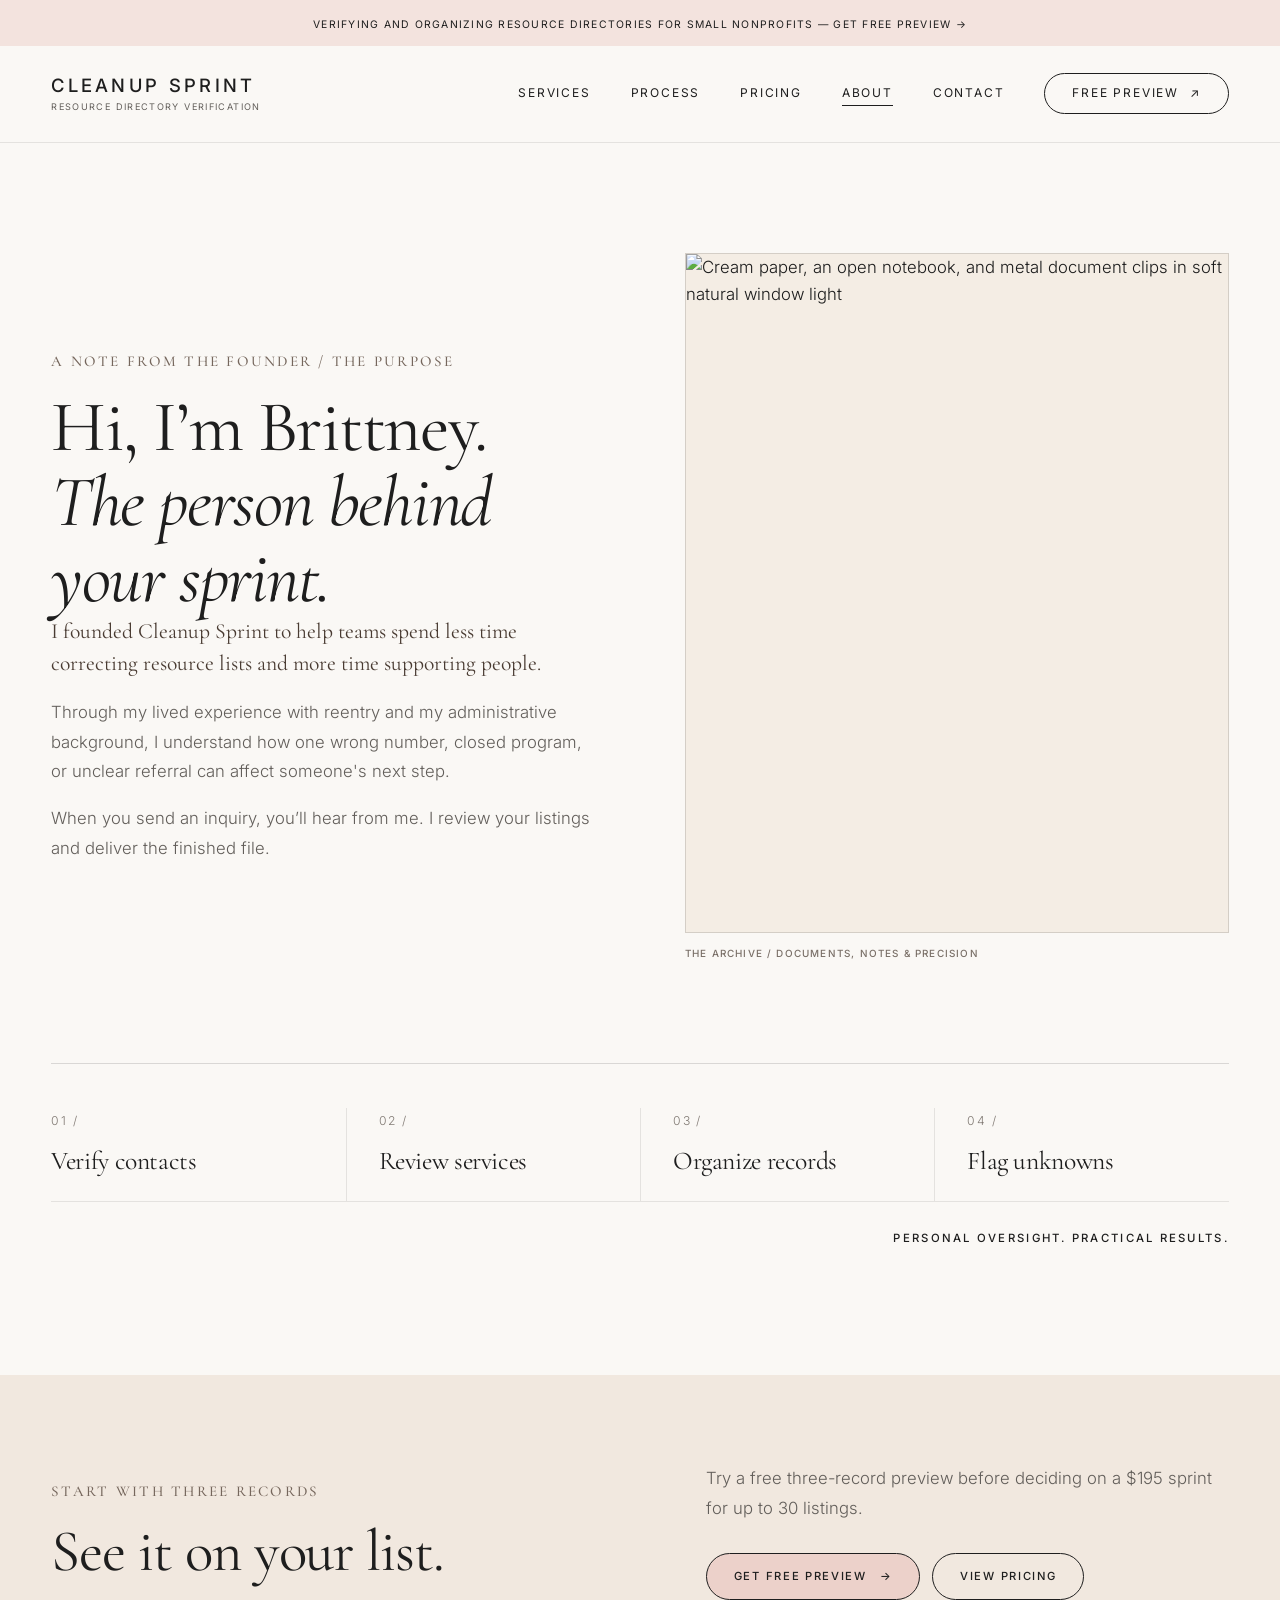
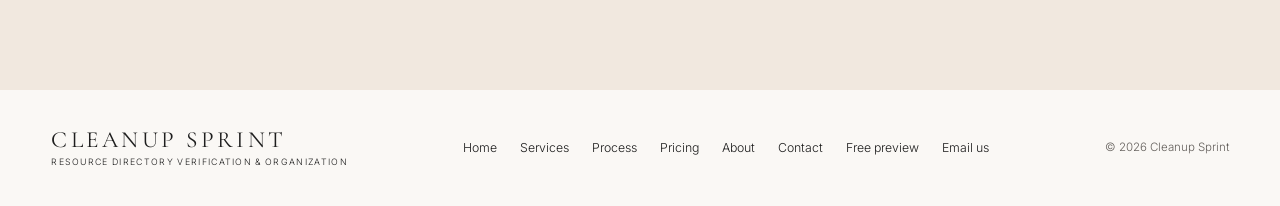
==== about.html @ da328541 "Split services, about and contact into dedicated pages" ====
<!DOCTYPE html>
<html lang="en">
<head>
  <meta charset="UTF-8">
  <meta name="viewport" content="width=device-width, initial-scale=1">
  <meta name="theme-color" content="#FAF8F5">
  <meta name="description" content="Meet Brittney, founder of Cleanup Sprint and the person reviewing your resource directory.">
  <title>About Brittney — Cleanup Sprint</title>
  <link rel="preconnect" href="https://fonts.googleapis.com">
  <link rel="preconnect" href="https://fonts.gstatic.com" crossorigin>
  <link href="https://fonts.googleapis.com/css2?family=Cormorant+Garamond:wght@400;500;600&family=Inter:wght@300;400;500;600&display=swap" rel="stylesheet">
  <link rel="stylesheet" href="style.css?v=20261110-before-after">
</head>
<body>
<a class="skip-link" href="#main">Skip to content</a>

<div class="announcement-bar">
  <a class="announcement-link" href="preview.html">verifying and organizing resource directories for small nonprofits — get free preview <span aria-hidden="true">→</span></a>
</div>
<header class="site-header">
  <div class="wrap header-inner">
    <a class="brand" href="index.html" aria-label="Cleanup Sprint homepage">
      <span class="logo-text">CLEANUP SPRINT</span>
      <span class="tagline">RESOURCE DIRECTORY VERIFICATION</span>
    </a>
    <nav class="main-nav" aria-label="Main navigation">
      <div class="nav-links"><a href="services.html">SERVICES</a>
<a href="process.html">PROCESS</a>
<a href="pricing.html">PRICING</a>
<a href="about.html" aria-current="page">ABOUT</a>
<a href="contact.html">CONTACT</a></div>
      <a class="nav-preview btn-nav-accent" href="preview.html">FREE PREVIEW <span aria-hidden="true">↗</span></a>
    </nav>
  </div>
</header>

<main id="main"><section id="about" class="about wrap section-space archive-about" aria-labelledby="about-heading">
    <div class="about-copy">
      <span class="eyebrow">A NOTE FROM THE FOUNDER / THE PURPOSE</span>
      <h1 id="about-heading">Hi, I’m Brittney.<br><em>The person behind your sprint.</em></h1>
      <p class="founder-lead">I founded Cleanup Sprint to help teams spend less time correcting resource lists and more time supporting people.</p>
      <p>Through my lived experience with reentry and my administrative background, I understand how one wrong number, closed program, or unclear referral can affect someone's next step.</p>
      <p>When you send an inquiry, you’ll hear from me. I review your listings and deliver the finished file.</p>
    </div>
<figure class="editorial-image founder-photo">
      <div class="photo-frame">
        <img class="about-img" src="https://images.unsplash.com/photo-1621168854573-35a99ec10cf6?auto=format&amp;fit=crop&amp;w=1450&amp;q=85" alt="Cream paper, an open notebook, and metal document clips in soft natural window light" width="1100" height="1340" loading="lazy" decoding="async">
      </div>
      <figcaption><span>THE ARCHIVE / DOCUMENTS, NOTES &amp; PRECISION</span></figcaption>
    </figure>
    <div class="editorial-step-container" aria-label="Four parts of the manual verification process">
        <div class="editorial-grid">
          <div class="step-item"><span class="editorial-step-number">01 /</span><span class="editorial-step-label">Verify contacts</span></div>
          <div class="step-item"><span class="editorial-step-number">02 /</span><span class="editorial-step-label">Review services</span></div>
          <div class="step-item"><span class="editorial-step-number">03 /</span><span class="editorial-step-label">Organize records</span></div>
          <div class="step-item"><span class="editorial-step-number">04 /</span><span class="editorial-step-label">Flag unknowns</span></div>
        </div>
        <div class="meta-anchor"><span class="section-meta">PERSONAL OVERSIGHT. PRACTICAL RESULTS.</span></div>
      </div>
  </section><section class="archive-reassurance"><div class="wrap"><div><span class="eyebrow">START WITH THREE RECORDS</span><h2>See it on your list.</h2></div><div><p>Try a free three-record preview before deciding on a $195 sprint for up to 30 listings.</p><div class="actions"><a class="btn btn-berry" href="preview.html">GET FREE PREVIEW <span aria-hidden="true">→</span></a><a class="btn btn-outline" href="pricing.html">VIEW PRICING</a></div></div></div></section></main>

<footer class="footer wrap"><div><strong>CLEANUP SPRINT</strong><span>RESOURCE DIRECTORY VERIFICATION &amp; ORGANIZATION</span></div><nav aria-label="Footer navigation"><a href="index.html">Home</a><a href="services.html">Services</a><a href="process.html">Process</a><a href="pricing.html">Pricing</a><a href="about.html">About</a><a href="contact.html">Contact</a><a href="preview.html">Free preview</a><a href="mailto:cleanupsprint@gmail.com">Email us</a></nav><small>© 2026 Cleanup Sprint</small></footer>

<!-- Cloudflare Web Analytics --><script type='module' src='https://static.cloudflareinsights.com/beacon.min.js' data-cf-beacon='{"token": "c495e2823e04412890366c05979c5a45"}'></script><!-- End Cloudflare Web Analytics -->
</body>
</html>
---- style.css ----
/*
 * CLEANUP SPRINT — EDITORIAL DESIGN SYSTEM
 * Global stylesheet for the homepage, process, free preview and pricing.
 * Palette: bone ivory / flax / charcoal / interactive blush.
 * Typography: Cormorant Garamond / Inter.
 */

/* 01. Design tokens */
:root {
  --bg-luxury-ivory: #FAF8F5;
  --text-charcoal: #1E1E1E;
  --accent-blush: #E8C5BE;
  --slate: #4A4E51;
  --berry: #E8C5BE; /* legacy alias; now the brand blush, never purple */
  --surface-flax: #F4EDE4;
  --surface-beige: #F5F2EE;
  --surface-warm: #F1E8DF;
  --text-muted: #625E5A;
  --text-tertiary: #796F67;
  --rule: rgba(30, 30, 30, 0.15);
  --font-serif: 'Cormorant Garamond', Georgia, serif;
  --font-sans: 'Inter', Arial, sans-serif;
  --ease-luxury: cubic-bezier(0.25, 1, 0.5, 1);
  --page-max: 1300px;
  --page-gutter: clamp(18px, 4vw, 52px);
  --section-space: clamp(72px, 8.6vw, 132px);
  /* Existing HTML compatibility, without duplicate declarations */
  --ink: var(--text-charcoal);
  --ivory: var(--bg-luxury-ivory);
  --muted: var(--text-muted);
  --serif: var(--font-serif);
  --sans: var(--font-sans);
}

/* 02. Reset, body type and editorial rhythm */
*, *::before, *::after { box-sizing: border-box; }
html { scroll-behavior: smooth; }
body {
  margin: 0;
  background: var(--bg-luxury-ivory);
  color: var(--text-charcoal);
  font-family: var(--font-sans);
  font-weight: 300;
  font-size: 1.05rem;
  line-height: 1.65;
  -webkit-font-smoothing: antialiased;
  text-rendering: optimizeLegibility;
}
h1, h2, h3, h4, p, figure { margin: 0; }
h1, h2, h3, h4 {
  color: var(--text-charcoal);
  font-family: var(--font-serif);
  font-weight: 400;
}
h1 { font-size: 4.5rem; line-height: 1.05; letter-spacing: -0.02em; }
h2 { font-size: clamp(2.8rem, 4.5vw, 4.7rem); line-height: 1.08; letter-spacing: -0.018em; }
h3 { font-size: clamp(1.95rem, 2.7vw, 3.1rem); line-height: 1.11; }
p { color: var(--text-muted); line-height: 1.75; }
p + p { margin-top: 1.1rem; }
/* GLOBAL LINK STATES — EDITORIAL PALETTE
   Explicit link and visited states prevent browser-purple.
   Focus-visible remains available for keyboard accessibility. */
a, a:visited, a:active, a:focus {
  color: #1E1E1E;
  text-decoration: none;
}
button, input, textarea, select { font: inherit; }
button, input, textarea, select { border-radius: 0; }
img, svg { max-width: 100%; }
img { display: block; }
hr, .section-divider { border: 0; border-top: 1px solid rgba(30, 30, 30, 0.15); }
::selection { background: var(--accent-blush); color: var(--text-charcoal); }
:where(a, button, input, textarea, select, summary):focus-visible {
  outline: 2px solid var(--text-charcoal);
  outline-offset: 4px;
}
.skip-link {
  position: absolute;
  top: -100px;
  left: 16px;
  z-index: 100;
  padding: 10px 15px;
  background: var(--bg-luxury-ivory);
}
.skip-link:focus { top: 10px; }
.wrap {
  width: min(calc(100% - var(--page-gutter) - var(--page-gutter)), var(--page-max));
  margin-inline: auto;
}
.section-space { padding-block: var(--section-space); }
.eyebrow, .section-meta, .service-overline {
  display: block;
  margin-bottom: 18px;
  color: #75665C;
  font-family: var(--font-serif);
  font-size: 0.94rem;
  font-weight: 500;
  line-height: 1.4;
  letter-spacing: 0.15em;
  text-transform: uppercase;
}
.metric-label {
  display: block;
  font-family: var(--font-sans);
  font-weight: 500;
  font-size: 0.68rem;
  line-height: 1.6;
  letter-spacing: 0.15em;
  text-transform: uppercase;
}

/* 03. Full-bleed announcement + razor-thin luxury navigation */
.announcement-bar {
  background: #E8C5BE;
  color: #1E1E1E;
  width: 100%;
  text-align: center;
  padding: .56rem var(--page-gutter);
}
.announcement-link,
.announcement-link:visited,
.announcement-link:active,
.announcement-link:focus {
  color: #1E1E1E;
  font-size: .65rem;
  font-weight: 400;
  line-height: 1.5;
  letter-spacing: .12em;
  text-transform: uppercase;
  text-decoration: none;
}
.announcement-link:hover { text-decoration: underline; text-underline-offset: 4px; }
.site-header {
  width: 100%;
  background: #FAF8F5;
  border-bottom: 1px solid rgba(30,30,30,.1);
}
.header-inner {
  min-height: 96px;
  display: flex;
  justify-content: space-between;
  align-items: center;
  gap: 2.2rem;
  padding-block: 1.45rem;
}
.site-header .brand {
  display: flex;
  flex: 0 0 auto;
  flex-direction: column;
  text-decoration: none;
  gap: .25rem;
}
.logo-text {
  font-family: var(--font-sans);
  color: #1E1E1E;
  font-size: 1.15rem;
  font-weight: 500;
  line-height: 1.2;
  letter-spacing: .18em;
}
.tagline {
  font-family: var(--font-sans);
  color: var(--text-muted);
  font-size: .57rem;
  font-weight: 400;
  line-height: 1.5;
  letter-spacing: .15em;
}
.main-nav { display: flex; align-items: center; justify-content: flex-end; gap: 2.5rem; min-width: 0; }
.nav-links { display: flex; flex-wrap: wrap; align-items: center; justify-content: center; gap: 2.5rem; }
.nav-links a,
.nav-links a:visited {
  position: relative;
  padding-block: .55rem;
  color: #1E1E1E;
  font-family: var(--font-sans);
  font-size: .75rem;
  font-weight: 400;
  line-height: 1.4;
  letter-spacing: .15em;
  text-decoration: none;
  white-space: nowrap;
}
.nav-links a::after {
  content: '';
  position: absolute;
  bottom: .27rem;
  left: 0;
  right: 0;
  height: 1px;
  background: #1E1E1E;
  transform: scaleX(0);
  transform-origin: left center;
  transition: transform .5s cubic-bezier(.25,1,.5,1);
}
.nav-links a:hover::after,
.nav-links a:focus-visible::after,
.nav-links a[aria-current="page"]::after { transform: scaleX(1); }
.nav-preview,
.nav-preview:visited,
.nav-preview:active,
.btn-nav-accent,
.btn-nav-accent:visited,
.btn-nav-accent:active {
  display: inline-flex;
  flex: 0 0 auto;
  align-items: center;
  justify-content: center;
  gap: .7rem;
  padding: .55rem 1.25rem;
  border: 1px solid #1E1E1E;
  border-radius: 0;
  color: #1E1E1E;
  background: transparent;
  font-family: var(--font-sans);
  font-size: .75rem;
  font-weight: 400;
  line-height: 1.4;
  letter-spacing: .15em;
  text-decoration: none;
  white-space: nowrap;
}
.nav-preview:hover,
.btn-nav-accent:hover,
.nav-preview:focus-visible {
  background: #1E1E1E;
  color: #FAF8F5;
}
.btn, .btn-pink-luxury, .btn-outline-luxury {
  display: inline-flex;
  align-items: center;
  justify-content: center;
  gap: 13px;
  min-height: 47px;
  padding: 14px 21px;
  border: 1px solid #1E1E1E;
  border-radius: 0;
  background: transparent;
  color: #1E1E1E;
  text-decoration: none;
  font-family: var(--font-sans);
  font-size: .7rem;
  font-weight: 500;
  line-height: 1.4;
  letter-spacing: .15em;
  text-transform: uppercase;
  cursor: pointer;
  transition: all .5s cubic-bezier(.25,1,.5,1);
}
.btn:hover, .btn-pink-luxury:hover, .btn-outline-luxury:hover { transform: translateY(-2px); }
.btn:active { transform: translateY(0); border-color: #1E1E1E; }
.btn-blush, .btn-pink-luxury, .btn-pink-luxury:visited, .btn-pink-luxury:active {
  color: #1E1E1E; background: #E8C5BE; border-color: #1E1E1E;
}
.btn-blush:hover, .btn-pink-luxury:hover {
  color: #FAF8F5; background: #1E1E1E;
}
.btn-berry, .btn-berry:visited, .btn-berry:active, .btn-berry:focus {
  color: #1E1E1E; background: var(--accent-blush); border-color: #1E1E1E;
}
.btn-berry:hover { color: #FAF8F5; background: #1E1E1E; border-color: #1E1E1E; }
.btn-dark, .btn-dark:visited, .btn-dark:active, .btn-dark:focus { color: #FAF8F5; background: #1E1E1E; }
.btn-dark:hover { color: #1E1E1E; background: #E8C5BE; }
.btn-ivory, .btn-ivory:visited, .btn-ivory:active, .btn-ivory:focus { color: #1E1E1E; background: #FAF8F5; border-color: #FAF8F5; }
.btn-ivory:hover { color: #FAF8F5; background: transparent; border-color: #FAF8F5; }
.btn-outline, .btn-outline-luxury, .btn-outline-luxury:visited, .btn-outline-luxury:active {
  color: #1E1E1E; background: transparent; border-color: #1E1E1E;
}
.btn-outline:hover { color: #FAF8F5; background: #1E1E1E; }
.btn-outline-luxury:hover { background: rgba(30,30,30,.04); }
.actions, .pricing-actions { display: flex; flex-wrap: wrap; gap: 12px; margin-top: 30px; }
/* Links on dark fields must stay legible in every visited state */
.process-slate a, .process-slate a:visited, .process-slate a:active,
.package-card a.btn-ivory, .package-card a.btn-ivory:visited {
  color: #FAF8F5;
}
.package-card a.btn-ivory, .package-card a.btn-ivory:visited { color: #1E1E1E; }
.package-card a.btn-ivory:hover { color: #FAF8F5; }
.process-slate .text-link:hover { color: #F2CBD9; }

/* 04. Photography: crops, captions and subtle zoom */
.editorial-image { min-width: 0; }
.photo-frame {
  position: relative;
  overflow: hidden;
  isolation: isolate;
  background: var(--surface-flax);
  border: 1px solid var(--rule);
}
.hero-img, .about-img {
  display: block;
  width: 100%;
  height: 100%;
  object-fit: cover;
  object-position: center;
  transition: transform 0.6s cubic-bezier(0.25, 1, 0.5, 1),
              background-color 0.4s ease;
}
.photo-frame > img {
  position: absolute;
  inset: 0;
  width: 100%;
  height: 100%;
  object-fit: cover;
  filter: saturate(0.91) contrast(1.015);
}
.photo-frame:hover > img,
.hero-img:hover, .about-img:hover { transform: scale(1.02); }
.hero-photo { display: flex; flex-direction: column; align-self: stretch; min-height: 620px; }
.hero-photo .photo-frame { flex: 1; min-height: 590px; aspect-ratio: auto; }
.founder-photo .photo-frame { aspect-ratio: 4 / 5; }
.notes-photo .photo-frame { aspect-ratio: 5 / 4; }
.process-photo .photo-frame { aspect-ratio: 4 / 4.2; }
.archive-intro-photo .photo-frame { aspect-ratio: 5 / 4; }
.editorial-image figcaption {
  display: flex;
  justify-content: space-between;
  align-items: flex-start;
  gap: 12px;
  margin-top: 13px;
  color: var(--text-tertiary);
  font-size: 0.62rem;
  font-weight: 500;
  letter-spacing: 0.12em;
  line-height: 1.55;
  text-transform: uppercase;
}

/* 05. Homepage hero: editorial introduction */
.hero.archive-hero { padding-block: clamp(78px, 9vw, 145px); }
.hero-grid, .process-hero-grid {
  display: grid;
  grid-template-columns: minmax(0, 1fr) minmax(0, 1fr);
  align-items: center;
  gap: clamp(40px, 6.5vw, 112px);
}
.hero-copy { align-self: center; padding-block: 30px; }
.archive-hero h1 { max-width: 720px; font-size: clamp(3.4rem, 5vw, 4.5rem); line-height: 1.05; letter-spacing: -0.02em; }
.hero-subtext {
  max-width: 550px;
  margin-top: 32px;
  color: var(--text-muted);
  font-size: 1.12rem;
  line-height: 1.82;
}
.fineprint {
  margin-top: 43px;
  color: #6E6259;
  font-size: 0.62rem;
  font-weight: 500;
  line-height: 1.9;
  letter-spacing: 0.12em;
  text-transform: uppercase;
}
.fineprint span { padding-inline: 6px; color: #A58D7E; }

/* 06. The hidden cost — editorial narrative, not numbered cards */
.archive-cost {
  background: var(--surface-flax);
  border-block: 1px solid var(--rule);
}
.cost-editorial {
  display: grid;
  grid-template-columns: minmax(0, 1fr) minmax(0, .94fr);
  align-items: start;
  gap: clamp(54px, 8vw, 145px);
}
.cost-lead { max-width: 640px; }
.cost-lead h2 {
  margin-bottom: 32px;
  font-size: clamp(3.45rem, 5vw, 5.5rem);
  line-height: 1.015;
  letter-spacing: -0.028em;
}
.cost-lead h2 em { font-weight: 400; }
.cost-lead > p { max-width: 470px; font-size: 1.09rem; line-height: 1.84; }
.cost-lead .cost-closer {
  margin-top: 40px;
  padding-left: 23px;
  border-left: 1px solid var(--text-charcoal);
  color: #554438;
  font: 400 clamp(1.45rem, 2vw, 1.85rem)/1.32 var(--font-serif);
}
.cost-notes { border-top: 1px solid var(--rule); }
.cost-note {
  padding: 30px 0 32px;
  border-bottom: 1px solid var(--rule);
}
.cost-note-label {
  display: block;
  margin-bottom: 16px;
  color: #816E60;
  font-size: .66rem;
  font-weight: 500;
  line-height: 1.55;
  letter-spacing: .15em;
  text-transform: uppercase;
}
.cost-note h3 {
  max-width: 540px;
  margin-bottom: 12px;
  font-size: clamp(2.05rem, 2.6vw, 3rem);
  line-height: 1.11;
}
.cost-note p {
  max-width: 515px;
  font-size: .99rem;
  line-height: 1.77;
}
/* Service descriptions stay in open magazine columns */
.editorial-service-columns {
  display: grid;
  grid-template-columns: repeat(3, minmax(0, 1fr));
  gap: clamp(25px, 4vw, 70px);
}
.editorial-service {
  border-top: 1px solid var(--rule);
  padding-top: 25px;
}
.section-heading { max-width: 980px; margin-bottom: clamp(52px, 7vw, 95px); }
.section-heading h2 { margin-bottom: 23px; }
.section-heading p { max-width: 650px; font-size: 1.12rem; }
.editorial-services .section-heading h2 {
  font-size: clamp(3.2rem, 5.25vw, 5.8rem);
  line-height: 1.02;
}
.editorial-service:nth-child(2), .editorial-service:nth-child(3) { margin-top: 0; }
.feature-icon {
  display: block;
  width: 58px;
  height: 58px;
  margin-bottom: 31px;
  color: var(--text-charcoal);
  stroke-width: 1;
}
.editorial-service .service-overline { margin-bottom: 22px; font-size: 0.78rem; }
.editorial-service h3 { margin-bottom: 21px; font-size: clamp(2.1rem, 3vw, 3.3rem); }
.editorial-service p { font-size: 1rem; line-height: 1.77; }
.editorial-service .service-note {
  margin-top: 24px;
  padding-top: 17px;
  border-top: 1px solid var(--rule);
  color: #77695E;
  font-size: 0.76rem;
  line-height: 1.8;
  letter-spacing: 0.04em;
}

/* 07. Signature pilot package: reserved deep-berry anchor */
.package-section {
  padding-block: clamp(90px, 9vw, 138px);
  background: var(--surface-warm);
  border-block: 1px solid var(--rule);
}
.package-grid {
  display: grid;
  grid-template-columns: minmax(0, .92fr) minmax(0, 1.08fr);
  gap: clamp(45px, 8vw, 138px);
  align-items: center;
}
.package-card {
  min-height: 475px;
  padding: clamp(36px, 4.4vw, 66px);
  background: var(--accent-blush);
  color: var(--text-charcoal);
  border: 1px solid rgba(30, 30, 30, 0.15);
  border-radius: 0;
  display: flex;
  flex-direction: column;
  align-items: flex-start;
}
.package-card h2, .package-card p { color: var(--text-charcoal); }
.package-eyebrow, .package-label {
  display: block;
  font-size: .69rem;
  font-weight: 500;
  letter-spacing: .15em;
  line-height: 1.6;
  text-transform: uppercase;
}
.package-eyebrow { color: var(--text-charcoal); }
.package-price {
  font: 400 clamp(5.5rem, 9vw, 9.4rem)/.93 var(--font-serif);
  letter-spacing: -.045em;
  margin: 35px 0 12px;
}
.package-label { margin-bottom: 22px; }
.package-detail { max-width: 400px; margin-bottom: 36px; line-height: 1.78; }
.package-card .btn { margin-top: auto; }
.package-explainer h2 {
  margin-bottom: 27px;
  font-size: clamp(3.1rem, 4.5vw, 5rem);
}
.package-explainer > p { max-width: 540px; }
.package-facts {
  display: grid;
  grid-template-columns: repeat(2, minmax(0,1fr));
  gap: 28px;
  margin-top: 37px;
  padding-top: 27px;
  border-top: 1px solid var(--rule);
}
.package-facts div { display: flex; flex-direction: column; gap: 7px; }
.package-facts strong {
  font: 400 3.1rem/1 var(--font-serif);
  color: var(--text-charcoal);
}
.package-facts span {
  color: var(--text-muted);
  font-size: .65rem;
  font-weight: 500;
  line-height: 1.6;
  letter-spacing: .15em;
}
.package-explainer .text-link { margin-top: 38px; }


/* 08. Founder story and annotated field notes */
.about.archive-about {
  display: grid;
  grid-template-columns: minmax(0, 1fr) minmax(0, 1fr);
  align-items: center;
  gap: clamp(42px, 7vw, 116px);
}
.about-copy { max-width: 620px; }
.about-copy h2 { margin-bottom: 27px; }
.about-copy p + p { margin-top: 18px; }
.about-copy .founder-lead {
  color: #493B32;
  font: 400 1.35rem/1.48 var(--font-serif);
}
.editorial-step-container {
  grid-column: 1 / -1;
  width: 100%;
  margin-top: clamp(4px, 1vw, 16px);
  padding-top: clamp(28px, 3.4vw, 46px);
  border-top: 1px solid rgba(30, 30, 30, 0.15);
}
.editorial-grid {
  display: grid;
  grid-template-columns: repeat(4, minmax(0, 1fr));
  gap: 0;
  margin-bottom: 26px;
  align-items: stretch;
}
.editorial-grid .step-item {
  min-width: 0;
  padding: 4px clamp(18px, 2.5vw, 40px) 26px;
  border-bottom: 1px solid rgba(30, 30, 30, 0.10);
}
.editorial-grid .step-item:first-child { padding-left: 0; }
.editorial-grid .step-item + .step-item {
  border-left: 1px solid rgba(30, 30, 30, 0.10);
}
.editorial-step-number {
  display: block;
  margin-bottom: 16px;
  color: #817A74;
  font-family: var(--font-sans);
  font-size: 0.76rem;
  font-weight: 300;
  line-height: 1.45;
  letter-spacing: 0.15em;
}
.editorial-step-label {
  display: block;
  color: var(--text-charcoal);
  font-family: var(--font-serif);
  font-size: clamp(1.55rem, 2vw, 2rem);
  font-weight: 400;
  line-height: 1.14;
  letter-spacing: -0.015em;
}
.meta-anchor { padding-top: 3px; text-align: right; }
.meta-anchor .section-meta {
  color: #1E1E1E;
  font-family: var(--font-sans);
  font-size: .71rem;
  font-weight: 500;
  letter-spacing: .2em;
}
@media (max-width: 850px) {
  .editorial-grid {
    grid-template-columns: repeat(2, minmax(0, 1fr));
    row-gap: 30px;
  }
  .editorial-grid .step-item:nth-child(3) {
    border-left: 0;
    padding-left: 0;
  }
}
@media (max-width: 520px) {
  .editorial-grid {
    grid-template-columns: minmax(0, 1fr);
    row-gap: 0;
  }
  .editorial-grid .step-item,
  .editorial-grid .step-item:first-child,
  .editorial-grid .step-item:nth-child(3) {
    padding: 22px 0;
    border-left: 0;
  }
  .editorial-step-number { margin-bottom: 8px; }
  .meta-anchor { text-align: left; }
}

/* 09. Sunlit closing statement */
.closing.archive-closing {
  display: grid;
  grid-template-columns: minmax(0, 42%) minmax(0, 58%);
  gap: 0;
  background: var(--surface-flax);
  border-block: 1px solid var(--rule);
}
.closing-photo { position: relative; min-height: 570px; overflow: hidden; background: var(--surface-warm); }
.closing-photo img {
  position: absolute;
  inset: 0;
  width: 100%;
  height: 100%;
  object-fit: cover;
  transition: transform 0.6s cubic-bezier(0.25, 1, 0.5, 1),
              background-color 0.4s ease;
}
.closing-photo:hover img { transform: scale(1.02); }
.closing-contents {
  width: 100%;
  max-width: 780px;
  margin: 0;
  padding: clamp(56px, 7vw, 112px) clamp(32px, 6vw, 108px);
  align-self: center;
}
.closing-contents h2 { margin-bottom: 25px; font-size: clamp(3.2rem, 4.8vw, 5.3rem); }
.closing-contents p { max-width: 480px; }

/* 10. Consultation-card forms: homepage and preview */
.inquiry { padding-block: var(--section-space); background: var(--surface-flax); }
.inquiry-grid, .archive-intake-layout {
  display: grid;
  grid-template-columns: minmax(0, 0.9fr) minmax(0, 1.1fr);
  align-items: start;
  gap: clamp(40px, 7vw, 115px);
}
.inquiry h2, .archive-intake-layout h2 { font-size: clamp(3.15rem, 4.7vw, 5rem); }
.inquiry-grid > div > p, .archive-intake-layout > div > p { max-width: 520px; }
.inquiry .intake-intro, .archive-intake-layout .intake-intro {
  max-width: 540px;
  margin: 18px 0 25px;
  color: #493B32;
  font: 400 clamp(1.45rem, 2.2vw, 1.95rem)/1.35 var(--font-serif);
}
.intake-assurance { max-width: 470px; margin-top: 31px; padding-top: 23px; border-top: 1px solid var(--rule); }
.intake-assurance p { font-size: 0.96rem; }
.intake-assurance strong { color: var(--text-charcoal); font-weight: 500; }
.intake-assurance ol { margin: 22px 0 0; padding-left: 23px; color: var(--text-muted); font-size: 0.88rem; line-height: 2; }
#inquiry form.consultation-form, .archive-intake-layout form.consultation-form {
  width: 100%;
  padding: clamp(28px, 3.8vw, 55px);
  background: var(--surface-beige);
  border: 1px solid var(--rule);
  border-radius: 0;
}
.consultation-form-heading { margin-bottom: 32px; padding-bottom: 26px; border-bottom: 1px solid var(--rule); }
.consultation-form-heading .eyebrow { margin-bottom: 9px; }
.consultation-form-heading h3 { margin-bottom: 9px; font-size: clamp(2.3rem, 3.2vw, 3.1rem); }
.consultation-form-heading p { font-size: 0.87rem; }
.form-group { position: relative; margin-bottom: 2.9rem; }
.form-group label {
  display: block;
  margin-bottom: 7px;
  color: #514840;
  font-size: 0.73rem;
  font-weight: 500;
  letter-spacing: 0.15em;
  text-transform: uppercase;
}
.consultation-form .form-group :is(input, textarea),
.consultation-form .form-control {
  display: block;
  width: 100%;
  min-height: 49px;
  padding: 13px 3px 16px;
  color: var(--text-charcoal);
  background: transparent;
  border: 0;
  border-bottom: 1px solid rgba(30, 30, 30, 0.3);
  border-radius: 0;
  font: 300 1.05rem/1.65 var(--font-sans);
  outline: none;
  transition: all 0.5s cubic-bezier(0.25, 1, 0.5, 1);
}
.consultation-form .form-group textarea { min-height: 105px; resize: vertical; }
.consultation-form :is(input, textarea)::placeholder { color: #766C64; opacity: 0.85; }
.consultation-form .form-group:focus-within label { color: var(--text-charcoal); }
.consultation-form .form-group :is(input, textarea):focus {
  padding-left: 0.5rem;
  border-bottom-color: var(--text-charcoal);
}
.consultation-form .form-group :is(input, textarea):focus-visible { outline: 2px solid var(--text-charcoal); outline-offset: 4px; }
.consultation-form .form-group.has-error :is(input, textarea),
.consultation-form .form-group :is(input, textarea):user-invalid {
  border-bottom-color: #C94A4A;
}
.consultation-form .form-group.has-error label { color: #A83A3A; }
.consultation-form .error-message {
  position: absolute;
  bottom: -1.72rem;
  left: 0;
  color: #A63232;
  font-size: 0.74rem;
  line-height: 1.3;
  opacity: 0;
  visibility: hidden;
  transform: translateY(-4px);
  transition: opacity 0.3s ease, transform 0.6s var(--ease-luxury);
}
.consultation-form .form-group.has-error .error-message,
.consultation-form .form-group :is(input, textarea):user-invalid ~ .error-message {
  opacity: 1;
  visibility: visible;
  transform: translateY(0);
}
.consultation-form button { margin-top: 4px; min-width: 225px; }
.consultation-form .form-assurance, .consultation-form > p { margin-top: 15px; font-size: 0.76rem; }

/* 11. Process page: 5-day flow, FAQ and pricing */
.process-hero.archive-process-hero { padding-block: clamp(74px, 8vw, 118px); background: var(--surface-flax); }
.process-hero h1 { font-size: clamp(3.3rem, 5vw, 4.5rem); }
.process-hero .hero-subtext { max-width: 540px; }
.process-section-title { max-width: 800px; margin-bottom: 55px; }
.process-section-title p { max-width: 680px; margin-top: 18px; font-size: 1.12rem; }
.workflow-stages { display: grid; grid-template-columns: repeat(3, minmax(0, 1fr)); gap: clamp(25px, 4vw, 65px); }
.workflow-stage { padding-top: 26px; border-top: 1px solid var(--rule); }
.workflow-stage .day-label {
  display: block;
  margin-bottom: 26px;
  color: #917B6D;
  font: 400 2.5rem/1.15 var(--font-serif);
}
.workflow-stage h3 { margin-bottom: 15px; }
.workflow-stage p { font-size: 0.97rem; }

.faq-section { padding-block: clamp(75px, 8vw, 110px); }
.faq-list { border-bottom: 1px solid var(--rule); interpolate-size: allow-keywords; }
.faq-item { border-top: 1px solid var(--rule); }
.faq-item > summary {
  display: flex;
  justify-content: space-between;
  align-items: center;
  gap: 22px;
  padding: 27px 4px;
  list-style: none;
  cursor: pointer;
  font-weight: 500;
  font-size: 1rem;
  line-height: 1.5;
}
.faq-item > summary::-webkit-details-marker { display: none; }
.faq-item > summary::marker { content: ''; }
.faq-item > summary:hover { color: #76675E; }
.faq-caret {
  flex: 0 0 12px;
  width: 12px;
  height: 12px;
  border-right: 1px solid var(--text-charcoal);
  border-bottom: 1px solid var(--text-charcoal);
  transform: rotate(45deg);
  transition: transform 0.6s var(--ease-luxury);
}
.faq-item[open] .faq-caret { transform: rotate(225deg); }
.faq-answer { max-width: 770px; padding: 0 40px 26px 4px; }
@supports selector(details::details-content) {
  .faq-item::details-content {
    display: block;
    block-size: 0;
    overflow: hidden;
    transition: block-size 0.4s ease, content-visibility 0.4s allow-discrete;
  }
  .faq-item[open]::details-content { block-size: auto; }
}

.pricing-area, .archive-price-section { padding-block: clamp(75px, 8vw, 110px); background: var(--surface-flax); }
.pricing-panel, .archive-price-grid {
  display: grid;
  grid-template-columns: minmax(0, 0.8fr) minmax(0, 1.2fr);
  gap: clamp(34px, 6vw, 95px);
}
.pricing-panel { padding-top: 43px; border-top: 1px solid var(--rule); }
.pricing-amount, .archive-price-display {
  font: 400 clamp(5rem, 8.5vw, 8rem)/0.95 var(--font-serif);
  letter-spacing: -0.03em;
}
.pricing-side h2, .archive-price-grid h2 { margin-bottom: 20px; font-size: clamp(2.7rem, 4vw, 4.5rem); }
.pricing-points {
  display: grid;
  grid-template-columns: repeat(2, minmax(0, 1fr));
  gap: 20px;
  margin: 28px 0;
  padding-top: 22px;
  border-top: 1px solid var(--rule);
}
.pricing-points strong { display: block; font: 400 2rem var(--font-serif); }
.pricing-points span { color: var(--text-muted); font-size: 0.78rem; }
.deliverables { display: grid; gap: 9px; margin: 25px 0 30px; padding: 0; list-style: none; }
.deliverables li { padding: 9px 0; border-bottom: 1px solid var(--rule); font-size: 0.93rem; }
.process-outro {
  display: grid;
  grid-template-columns: minmax(0, 1.05fr) minmax(0, 0.95fr);
  align-items: center;
  gap: clamp(38px, 7vw, 100px);
}
.process-outro h2 { font-size: clamp(3.2rem, 4.7vw, 5rem); }

/* 12. Preview and pricing editorial subpages */
.archive-subpage { background: var(--bg-luxury-ivory); }
.archive-intro { padding-block: clamp(75px, 8vw, 120px); border-bottom: 1px solid var(--rule); }
.archive-intro-grid {
  display: grid;
  grid-template-columns: minmax(0, 1.05fr) minmax(0, 0.95fr);
  align-items: center;
  gap: clamp(40px, 7vw, 110px);
}
.archive-intro h1 { font-size: clamp(3.4rem, 5vw, 4.5rem); }
.intro-copy { max-width: 555px; margin-top: 28px; font-size: 1.13rem; line-height: 1.82; }
.archive-notes {
  display: grid;
  grid-template-columns: minmax(0, 0.8fr) minmax(0, 1.2fr);
  gap: clamp(40px, 7vw, 110px);
  padding-block: 78px;
  border-bottom: 1px solid var(--rule);
}
.archive-notes p { max-width: 670px; }
.archive-ledger {
  display: grid;
  grid-template-columns: repeat(3, minmax(0, 1fr));
  margin-top: 43px;
  border: 1px solid var(--rule);
}
.archive-ledger article { padding: clamp(24px, 3vw, 44px); }
.archive-ledger article + article { border-left: 1px solid var(--rule); }
.archive-ledger .ledger-index { color: #987F71; font: 400 2.5rem/1 var(--font-serif); }
.archive-ledger h3 { margin-block: 21px 12px; }
.archive-ledger p { font-size: 0.9rem; }
.archive-reassurance { padding-block: clamp(66px, 7vw, 90px); background: var(--surface-warm); }
.archive-reassurance .wrap {
  display: grid;
  grid-template-columns: minmax(0, 1.05fr) minmax(0, 0.95fr);
  align-items: center;
  gap: clamp(36px, 6vw, 100px);
}
.archive-reassurance h2 { font-size: clamp(3.1rem, 4.6vw, 4.8rem); }
.archive-intake-layout { padding-block: clamp(70px, 8vw, 115px); }
.archive-terms { padding-block: clamp(70px, 8vw, 100px); }
.archive-terms h2 { margin-bottom: 45px; }
.archive-terms-grid { display: grid; grid-template-columns: repeat(2, minmax(0, 1fr)); gap: clamp(28px, 5vw, 70px); }
.archive-terms-grid article { padding-top: 23px; border-top: 1px solid var(--rule); }
.archive-terms-grid h3 { margin-block: 16px; }

/* 13. Site-wide footer */
.footer {
  display: flex;
  justify-content: space-between;
  align-items: center;
  flex-wrap: wrap;
  gap: 25px;
  padding-block: 37px;
}
.footer > div { display: flex; flex-direction: column; }
.footer strong { font: 400 1.45rem/1.2 var(--font-serif); letter-spacing: 0.15em; }
.footer div span { font-size: 0.55rem; letter-spacing: 0.15em; }
.footer nav { display: flex; gap: 23px; flex-wrap: wrap; }
.footer nav a { text-decoration: none; font-size: 0.77rem; }
.footer nav a:hover { color: #76675E; }
.footer small { color: var(--text-muted); font-size: 0.72rem; }

/* 14. Tablet and mobile — retain every navigation link */
@media (max-width: 1100px) {
  .site-header { flex-wrap: wrap; }
  .main-nav { justify-content: flex-start; }
  .archive-hero .hero-grid { gap: 44px; }
}
@media (max-width: 900px) {
  .hero-grid, .process-hero-grid, .about.archive-about,
  .inquiry-grid, .archive-intake-layout, .archive-intro-grid,
  .archive-notes, .archive-price-grid, .pricing-panel,
  .archive-reassurance .wrap, .process-outro,
  .field-notes-grid, .cost-editorial {
    grid-template-columns: minmax(0, 1fr);
  }
  .hero-photo { max-width: 660px; }
  .editorial-service-columns { grid-template-columns: minmax(0, 1fr); gap: 34px; }
  .editorial-service:nth-child(2), .editorial-service:nth-child(3) { margin-top: 0; }
  .metrics-grid, .workflow-stages { gap: 28px; }
  .steps-grid { grid-template-columns: minmax(0, 1fr); gap: 35px; }
  .step-connector { display: none; }
  .closing.archive-closing { grid-template-columns: minmax(0, 1fr); }
  .closing-photo { min-height: 360px; }
  .closing-contents { max-width: none; padding: 66px var(--page-gutter); }
  .notes-aside { max-width: 650px; }
}
@media (max-width: 760px) {
  :root { --section-space: 70px; }
  h1 { font-size: clamp(3.1rem, 10vw, 4.5rem); }
  .site-header { align-items: flex-start; min-height: 0; }
  .main-nav { width: 100%; gap: 14px; }
  .main-nav a:not(.btn) { font-size: 0.62rem; }
  .logo-text { font-size: 1.55rem; }
  .tagline { font-size: 0.5rem; }
  .hero.archive-hero { padding-block: 64px; }
  .archive-hero h1, .process-hero h1, .archive-intro h1 { font-size: clamp(3.1rem, 10vw, 4.5rem); }
  .hero-photo .photo-frame, .founder-photo .photo-frame { aspect-ratio: 5 / 4; }
  .metrics-grid, .workflow-stages, .archive-terms-grid, .pricing-points {
    grid-template-columns: minmax(0, 1fr);
    gap: 28px;
  }
  .metrics-grid .metric { padding: 0 0 27px; border-left: 0; border-bottom: 1px solid var(--rule); }
  .metrics-grid .metric:last-child { border-bottom: 0; }
  .metric-value { min-height: 0; }
  .cost-lead .cost-closer { margin-top: 28px; }
  .cost-note { padding-block: 25px; }
  .archive-ledger { grid-template-columns: minmax(0, 1fr); }
  .archive-ledger article + article { border-left: 0; border-top: 1px solid var(--rule); }
  .inquiry, .archive-intro, .process-hero.archive-process-hero { padding-block: 70px; }
  #inquiry form.consultation-form, .archive-intake-layout form.consultation-form { padding: 30px 23px; }
  .consultation-form .form-group { margin-bottom: 2.6rem; }
  .closing-photo { min-height: 310px; }
  .closing-contents h2 { font-size: clamp(2.9rem, 10vw, 4.5rem); }
  .footer nav { order: 3; width: 100%; }
  .faq-item > summary { padding-block: 22px; }
}
@media (max-width: 430px) {
  .main-nav .btn { padding-inline: 12px; }
  .fineprint { font-size: 0.57rem; }
  .btn { min-height: 44px; }
}
@media (prefers-reduced-motion: reduce) {
  html { scroll-behavior: auto; }
  .btn, .hero-img, .about-img, .photo-frame > img,
  .closing-photo img, .faq-caret, .faq-item::details-content,
  .consultation-form :is(input, textarea), .consultation-form .error-message {
    transition: none !important;
  }
  .photo-frame:hover > img, .hero-img:hover,
  .about-img:hover, .closing-photo:hover img { transform: none; }
}


/* Equal-width hero and berry package adapt together */
@media (max-width: 1000px) {
  .hero-photo { min-height: 510px; }
  .hero-photo .photo-frame { min-height: 485px; }
  .package-grid { grid-template-columns: minmax(0,1fr); gap: 45px; }
  .package-card { min-height: 430px; max-width: 680px; }
}
@media (max-width: 900px) {
  .hero-photo { min-height: 0; }
  .hero-photo .photo-frame { min-height: 420px; aspect-ratio: 5 / 4; flex: none; }
}
@media (max-width: 600px) {
  .hero-photo .photo-frame { min-height: 320px; aspect-ratio: 4 / 3; }
  .package-card { padding: 32px 25px; min-height: 395px; }
  .package-facts { gap: 18px; }
  .feature-icon { margin-bottom: 22px; }
}
/* Match all interactive surfaces to the same movement curve */
.main-nav a, .text-link, .photo-frame > img, .closing-photo img,
.faq-caret, .btn, .consultation-form :is(input, textarea) {
  transition: all 0.5s cubic-bezier(0.25, 1, 0.5, 1);
}
@media (prefers-reduced-motion: reduce) {
  .main-nav a, .text-link, .photo-frame > img, .closing-photo img,
  .faq-caret, .btn, .consultation-form :is(input,textarea) { transition: none; }
}

@media (max-width: 1180px) {
  .header-inner { align-items: flex-start; flex-direction: column; gap: 1.1rem; }
  .main-nav { width: 100%; justify-content: space-between; gap: 1.5rem; }
  .nav-links { gap: clamp(1rem, 2.5vw, 2.5rem); }
}
@media (max-width: 680px) {
  .announcement-link { font-size: .59rem; line-height: 1.65; }
  .header-inner { padding-block: 1.1rem; }
  .main-nav { flex-direction: column; align-items: stretch; gap: 1.2rem; }
  .nav-links { justify-content: flex-start; gap: .75rem 1.3rem; }
  .nav-links a { font-size: .68rem; }
  .nav-preview { align-self: flex-start; }
}
@media (prefers-reduced-motion: reduce) {
  .nav-links a::after { transition: none; }
}


/* Precision polish: only the homepage inquiry submit, field-notes strip, and slate workflow */

/* Form submit is a button, so browser :visited does not apply.
   Explicit resting, focus and active states prevent link-color overrides. */
#contact-portal button[type="submit"].btn-berry,
#contact-portal button[type="submit"].btn-berry:focus,
#contact-portal button[type="submit"].btn-berry:focus-visible,
#contact-portal button[type="submit"].btn-berry:active {
  background-color: var(--accent-blush);
  color: #1E1E1E;
  border: 1px solid #1E1E1E;
  border-radius: 0;
  font-weight: 500;
  text-transform: uppercase;
  letter-spacing: 0.15em;
  transition: all 0.5s cubic-bezier(0.25, 1, 0.5, 1);
}
#contact-portal button[type="submit"].btn-berry:hover {
  background-color: #1E1E1E;
  color: #FAF8F5;
  border-color: #1E1E1E;
}

/* Keep the notebook-and-tools photography as a horizontal editorial strip. */
.field-notes-grid {
  padding-block: clamp(90px, 10vw, 140px);
}
.field-notes-grid .notes-strip {
  width: 100%;
  max-width: 100%;
}
.field-notes-grid .notes-strip .photo-frame {
  width: 100%;
  height: clamp(220px, 24vw, 300px);
  max-height: 320px;
  aspect-ratio: auto;
  overflow: hidden;
}
.field-notes-grid .notes-strip .photo-frame img {
  display: block;
  width: 100%;
  height: 100%;
  object-fit: cover;
  object-position: center;
}

/* One scoped slate-grey band; no change to the ivory site canvas. */
.slate-grey-section {
  background-color: #4A4E51;
  color: #FAF8F5;
}
.slate-grey-section :is(h1, h2, h3, h4, p, .step-number, .eyebrow),
.slate-grey-section a,
.slate-grey-section a:visited,
.slate-grey-section a:active {
  color: #FAF8F5;
}
.slate-grey-section .step {
  border-top: 1px solid rgba(255, 255, 255, 0.15);
}
.slate-grey-section :is(hr, .section-divider) {
  border-top: 1px solid rgba(255, 255, 255, 0.15);
}
.slate-grey-section .step .step-number {
  display: block;
  margin-bottom: 2.25rem;
  font-family: var(--font-sans);
  font-size: 0.75rem;
  font-weight: 300;
  line-height: 1.5;
  letter-spacing: 0.15em;
  color: #FAF8F5;
}
.slate-grey-section .step-connector {
  color: #FAF8F5;
}
.slate-grey-section .text-link {
  color: #FAF8F5;
  border-bottom-color: rgba(255, 255, 255, 0.15);
}
.slate-grey-section .text-link:hover {
  color: #F2CBD9;
}
@media (prefers-reduced-motion: reduce) {
  #contact-portal button[type="submit"].btn-berry { transition: none; }
}

/* Warm-neutral package CTA: match blush card, charcoal type. */
.package-card .btn-ivory,
.package-card .btn-ivory:visited,
.package-card .btn-ivory:active {
  background: #FAF8F5;
  border-color: #1E1E1E;
  color: #1E1E1E;
}
.package-card .btn-ivory:hover {
  background: #1E1E1E;
  border-color: #1E1E1E;
  color: #FAF8F5;
}

/* Three-column horizontal workflow, like the reference.
   No arrow connectors or overlapping grid placements. */
.slate-grey-section .steps-grid {
  display: grid;
  grid-template-columns: repeat(3, minmax(0, 1fr));
  align-items: start;
  gap: clamp(24px, 4.5vw, 72px);
}
.slate-grey-section .step {
  min-width: 0;
  padding-top: 1.6rem;
  border-top: 1px solid rgba(255, 255, 255, 0.24);
}
.slate-grey-section .step-head {
  display: flex;
  align-items: baseline;
  gap: .95rem;
  min-height: 6.4rem;
  margin-bottom: .7rem;
}
.slate-grey-section .step .step-number {
  display: inline-block;
  flex: none;
  font-family: var(--font-serif);
  font-weight: 400;
  font-size: clamp(4rem, 5.4vw, 5.7rem);
  line-height: .95;
  letter-spacing: -.04em;
  margin: 0;
  color: var(--accent-blush);
}
.slate-grey-section .step-stage {
  font-family: var(--font-sans);
  font-weight: 500;
  font-size: .68rem;
  line-height: 1.5;
  letter-spacing: .15em;
  color: #FAF8F5;
}
.slate-grey-section .step h3 {
  margin: 0 0 1.1rem;
  font-size: clamp(1.95rem, 2.5vw, 2.7rem);
  line-height: 1.13;
  color: #FAF8F5;
}
.slate-grey-section .step p {
  margin: 0;
  font-size: .98rem;
  line-height: 1.75;
  color: #FAF8F5;
}
@media (max-width: 680px) {
  .slate-grey-section .steps-grid {
    grid-template-columns: minmax(0, 1fr);
    gap: 2.4rem;
  }
  .slate-grey-section .step-head { min-height: 5rem; }
}


/* 18. Editorial hero, centered services and soft-pink controls */
/* Hero photograph: natural light, stationery and a calm feminine workspace */
.archive-hero .hero-photo .photo-frame > img {
  object-position: center center;
}

/* Center the service items in a three-column magazine arrangement.
   Preserve the existing icons, labels, fonts and charcoal text. */
.editorial-services .editorial-service-columns {
  align-items: start;
}
.editorial-services .editorial-service {
  text-align: center;
  padding-inline: clamp(6px, 1.5vw, 22px);
}
.editorial-services .feature-icon {
  display: block;
  width: clamp(78px, 6.5vw, 92px);
  height: clamp(78px, 6.5vw, 92px);
  margin: 0 auto clamp(25px, 3vw, 40px);
  stroke-width: 1;
}
.editorial-services .editorial-service .service-overline,
.editorial-services .editorial-service h3,
.editorial-services .editorial-service p {
  text-align: center;
}
.editorial-services .editorial-service p {
  margin-inline: auto;
  max-width: 355px;
}

/* Soft low-saturation pinks: more contrast than ivory, without strong saturation. */
.announcement-bar { background-color: #F3E3DE; }
.package-card {
  background-color: #EED9D2;
  border-color: rgba(30, 30, 30, 0.15);
}
.btn-berry, .btn-berry:visited, .btn-berry:active, .btn-berry:focus,
.btn-blush, .btn-blush:visited, .btn-pink-luxury,
.btn-pink-luxury:visited, .btn-pink-luxury:active {
  background-color: #ECD1CA;
  color: #1E1E1E;
  border-color: #1E1E1E;
}
#contact-portal button[type="submit"].btn-berry,
#contact-portal button[type="submit"].btn-berry:focus,
#contact-portal button[type="submit"].btn-berry:focus-visible,
#contact-portal button[type="submit"].btn-berry:active {
  background-color: #ECD1CA;
  color: #1E1E1E;
  border-color: #1E1E1E;
}
.btn-berry:hover, .btn-blush:hover, .btn-pink-luxury:hover,
#contact-portal button[type="submit"].btn-berry:hover {
  background-color: #1E1E1E;
  color: #FAF8F5;
  border-color: #1E1E1E;
}

/* Subtly lighter slate: stays matte grey, never blue or purple. */
.slate-grey-section { background-color: #5B6061; }

/* Refined pill buttons: preserve label spacing and hover behavior. */
.btn, .btn-preview, .btn-pink-luxury, .btn-outline-luxury,
.nav-preview, .btn-nav-accent,
#contact-portal button[type="submit"] {
  border-radius: 999px;
  padding-inline: clamp(1.5rem, 2.1vw, 2rem);
  transition: background-color .5s cubic-bezier(.25,1,.5,1),
              border-color .5s cubic-bezier(.25,1,.5,1),
              color .5s cubic-bezier(.25,1,.5,1),
              transform .5s cubic-bezier(.25,1,.5,1);
}
.nav-preview, .btn-nav-accent { padding-block: .7rem; }
@media (max-width: 900px) {
  .editorial-services .editorial-service { padding-inline: 6px; }
}
@media (prefers-reduced-motion: reduce) {
  .btn, .btn-preview, .btn-pink-luxury, .btn-outline-luxury,
  .nav-preview, .btn-nav-accent,
  #contact-portal button[type="submit"] { transition: none; }
}


/* Before and after sample (card style) */
.beforeafter h2 { font-family: var(--font-serif); font-weight: 500; margin: 12px 0 32px; }
.ba-grid { display: grid; grid-template-columns: 1fr 1.25fr; gap: clamp(18px, 2.5vw, 30px); align-items: start; }
.ba-card { background: #fff; border: 1px solid var(--rule); border-radius: 24px; padding: clamp(22px, 3vw, 34px); }
.ba-card-after { border-color: var(--accent-blush); box-shadow: 0 0 0 1px var(--accent-blush) inset; }
.ba-card-top { display: flex; justify-content: space-between; align-items: center; margin-bottom: 18px; }
.ba-icon { color: var(--text-tertiary); }
.ba-pill { font-size: .66rem; letter-spacing: .18em; padding: 5px 14px; border: 1px solid var(--text-tertiary); border-radius: 999px; color: var(--text-tertiary); }
.ba-card-after .ba-pill { background: var(--accent-blush); border-color: var(--accent-blush); color: var(--text-charcoal); }
.ba-card h3 { font-family: var(--font-serif); font-weight: 500; font-size: 1.7rem; margin: 0 0 8px; }
.ba-desc { color: var(--text-muted); font-size: .95rem; line-height: 1.5; margin: 0 0 18px; }
.ba-scroll { overflow-x: auto; }
.ba-table { width: 100%; border-collapse: collapse; font-size: .82rem; }
.ba-table th { background: var(--surface-flax); text-align: left; padding: 9px 10px; border-bottom: 1px solid var(--text-tertiary); font-weight: 500; }
.ba-table td { padding: 9px 10px; border-bottom: 1px solid var(--surface-flax); }
.ba-before td { color: var(--text-tertiary); }
.ba-flag td { background: var(--accent-blush); }
.ba-link { display: inline-block; margin-top: 20px; font-weight: 600; font-size: .9rem; color: var(--text-charcoal); text-decoration: none; border-bottom: 1px solid var(--accent-blush); }
.ba-link:hover { border-bottom-color: var(--text-charcoal); }
.ba-note { font-size: .8rem; color: var(--text-tertiary); margin-top: 16px; }
@media (max-width: 800px) { .ba-grid { grid-template-columns: 1fr; } }

/* Three-line hero headline: keep each sentence on one line on wide screens */
.archive-hero h1 { font-size: clamp(2.4rem, 3.7vw, 3.6rem); }

/* Larger hero sub-line (was 1.12rem) */
.archive-hero .hero-subtext { font-size: clamp(1.25rem, 1.9vw, 1.5rem); line-height: 1.6; max-width: 600px; }
.nowrap { white-space: nowrap; }

/* Even hero spacing: space under the sub-line matches the space above it */
.archive-hero .hero-subtext { margin-top: 32px; }
.archive-hero .hero-copy .actions { margin-top: 44px; }
@media (max-width: 600px) { .archive-hero .hero-copy .actions { margin-top: 38px; } }

/* Balanced wrapping so no single word is left alone on a line */
.archive-hero h1 { text-wrap: balance; }
.archive-hero .hero-subtext { text-wrap: pretty; }

/* before/after v2: matching cards, highlighted result */
.ba-grid { grid-template-columns: 1fr 1fr; align-items: stretch; }
.ba-card { display: flex; flex-direction: column; }
.ba-num { font-family: var(--font-serif); font-size: 1.6rem; color: var(--text-tertiary); }
.ba-card h3 { margin-bottom: 18px; }
.ba-result { margin: 18px 0 0; font-size: .95rem; line-height: 1.5; color: var(--text-muted); }
.ba-card-after { background: var(--text-charcoal); border-color: var(--text-charcoal); box-shadow: none; }
.ba-card-after h3, .ba-card-after .ba-num { color: #FAF7F2; }
.ba-card-after .ba-result { color: #E9DFD3; }
.ba-card-after .ba-table th { background: #2C2927; color: #FAF7F2; border-bottom-color: #5a524b; }
.ba-card-after .ba-table td { color: #FAF7F2; border-bottom-color: #3a3532; }
.ba-card-after .ba-flag td { background: var(--accent-blush); color: var(--text-charcoal); }
.ba-card-after .ba-link { color: #FAF7F2; margin-top: auto; padding-top: 0; align-self: flex-start; border-bottom-color: var(--accent-blush); }
.ba-card-after .ba-result { margin-bottom: 20px; }
@media (max-width: 800px) { .ba-grid { grid-template-columns: 1fr; } }
.ba-grid > .ba-card { min-width: 0; }
@media (max-width: 800px) { .ba-grid { grid-template-columns: minmax(0, 1fr); } .ba-table { font-size: .76rem; } .ba-table th, .ba-table td { padding: 8px 6px; } }
.ba-table td:nth-child(2) { white-space: nowrap; }
@media (max-width: 800px) { .ba-table { font-size: .72rem; } .ba-table th, .ba-table td { padding: 8px 4px; } .ba-table td:nth-child(3) { white-space: nowrap; } }

/* after card: warm taupe */
.ba-card-after { background: #E6D9CC; border-color: #D3C2B2; }
.ba-card-after h3, .ba-card-after .ba-num { color: var(--text-charcoal); }
.ba-card-after .ba-result { color: #3F3A36; }
.ba-card-after .ba-pill { background: var(--text-charcoal); border-color: var(--text-charcoal); color: #FAF7F2; }
.ba-card-after .ba-table th { background: #D6C5B4; color: var(--text-charcoal); border-bottom-color: #A99888; }
.ba-card-after .ba-table td { color: var(--text-charcoal); border-bottom-color: #D3C2B2; }
.ba-card-after .ba-flag td { background: #D9A89E; color: var(--text-charcoal); font-weight: 500; }
.ba-card-after .ba-link { color: var(--text-charcoal); border-bottom-color: var(--text-charcoal); }
/* after card: Britt's colors */
.ba-card-after { background: #F2EBE3; border-color: #D8CBC0; }
.ba-card-after h3, .ba-card-after .ba-num, .ba-card-after .ba-result, .ba-card-after .ba-table td, .ba-card-after .ba-table th, .ba-card-after .ba-link { color: #403B37; }
.ba-card-after .ba-table th { background: #E8DCD0; border-bottom-color: #C9BBAD; }
.ba-card-after .ba-table td { border-bottom-color: #E3D6CA; }
.ba-card-after .ba-flag td { background: #E9C6BD; color: #403B37; }
.ba-card-after .ba-pill { background: #FFFFFF; border-color: #D8CBC0; color: #403B37; }
.ba-card-after .ba-link { border-bottom-color: #403B37; }
/* card borders */
.ba-card { border-color: #E6DDD3; }
.ba-card-after { border-color: #CDB8A5; }
/* card borders (Britt's exact values) */
.ba-card { background: #FFFFFF; border: 1px solid #E5DED7; border-radius: 24px; }
.ba-card-after { background: #F2EBE3; border: 1px solid #D6C4B5; border-radius: 24px; }
.ba-before td { color: #625B55; }
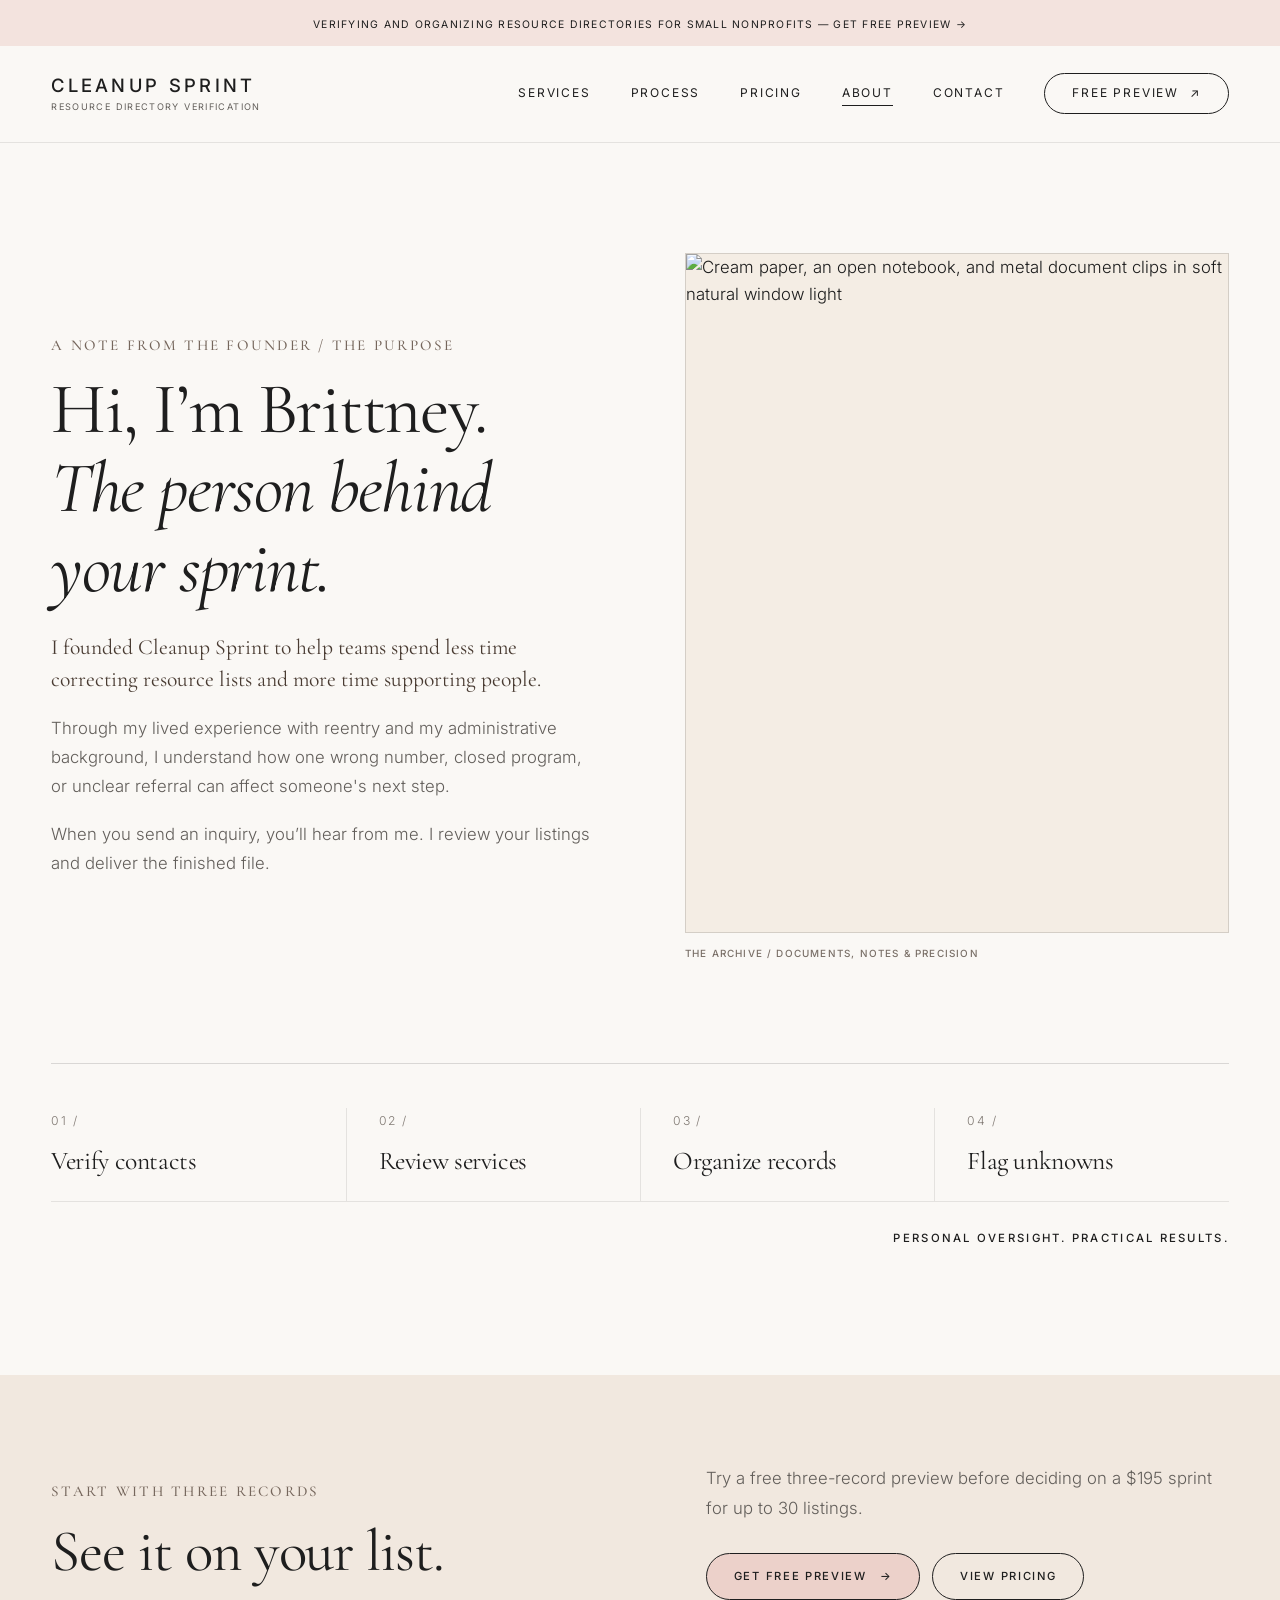
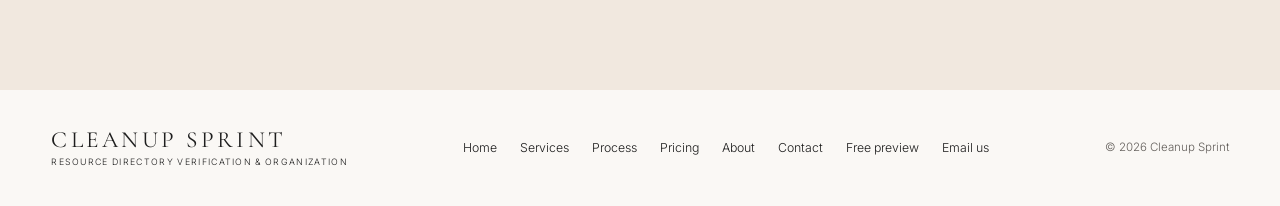
==== commit ab740b02: "Refresh founder page heading spacing styles" ====
--- a/about.html
+++ b/about.html
@@ -9,7 +9,7 @@
   <link rel="preconnect" href="https://fonts.googleapis.com">
   <link rel="preconnect" href="https://fonts.gstatic.com" crossorigin>
   <link href="https://fonts.googleapis.com/css2?family=Cormorant+Garamond:wght@400;500;600&family=Inter:wght@300;400;500;600&display=swap" rel="stylesheet">
-  <link rel="stylesheet" href="style.css?v=20261110-before-after">
+  <link rel="stylesheet" href="style.css?v=20261112-heading-polish">
 </head>
 <body>
 <a class="skip-link" href="#main">Skip to content</a>
--- a/style.css
+++ b/style.css
@@ -1318,3 +1318,160 @@
 .ba-card { background: #FFFFFF; border: 1px solid #E5DED7; border-radius: 24px; }
 .ba-card-after { background: #F2EBE3; border: 1px solid #D6C4B5; border-radius: 24px; }
 .ba-before td { color: #625B55; }
+
+
+/* Homepage: refined sprint offer, directory mockup and results */
+.hero-screen-visual {position:relative;min-width:0;margin:0;display:flex;flex-direction:column;justify-content:center;gap:15px;isolation:isolate;}
+.hero-screen-visual .screen-glow {position:absolute;inset:10% -4% 12%;z-index:-1;border-radius:50%;background:radial-gradient(ellipse,#e8d8cd 0%,#f3ebe4 50%,transparent 76%);}
+.screen-laptop{width:100%;max-width:640px;margin:0 auto;transform:perspective(1100px) rotateY(-5deg) rotateX(2deg);filter:drop-shadow(0 28px 28px rgba(65,47,35,.17));}
+.laptop-display{border:10px solid #342d29;border-radius:17px 17px 5px 5px;background:#fcfaf8;overflow:hidden;box-shadow:inset 0 0 0 1px #71635a;aspect-ratio:1.26;}
+.screen-toolbar{height:39px;background:#e8ded6;display:flex;align-items:center;gap:10px;padding:0 16px;border-bottom:1px solid #d9c9ba;color:#73675e;font-size:9px;letter-spacing:.08em;}
+.screen-mark{display:grid;place-items:center;width:24px;height:24px;border:1px solid #8a776b;border-radius:50%;font-family:var(--font-serif);font-size:11px;color:#45362e;}
+.screen-dots{margin-left:auto;letter-spacing:.12em}
+.screen-content{padding:clamp(14px,2.5vw,31px);}
+.screen-overline{font-size:9px;letter-spacing:.2em;color:#8f7d70}
+.screen-content h2{font-family:var(--font-serif);font-size:clamp(24px,3vw,42px);font-weight:500;margin:8px 0 20px;color:#2c2420;}
+.screen-headings,.screen-record{display:grid;grid-template-columns:minmax(0,1fr) auto;align-items:center;gap:6px;}
+.screen-headings{font-size:9px;color:#8d7d73;letter-spacing:.1em;padding:0 4px 11px;border-bottom:1px solid #d7c9bc}
+.screen-record{padding:13px 4px;border-bottom:1px solid #e6dbd1;font-size:clamp(9px,1vw,12px);color:#4b3f38;}
+.screen-status{padding:6px 9px;border-radius:999px;white-space:nowrap;font-size:clamp(8px,.8vw,10px);}
+.screen-status.confirmed{background:#e1e5d8;color:#48503d;}
+.screen-status.followup{background:#ecc9c0;color:#663e36;}
+.screen-status span{margin-right:3px;}
+.screen-summary{display:flex;justify-content:space-between;gap:5px;font-size:8px;letter-spacing:.13em;color:#9a8a80;margin-top:20px;}
+.laptop-base{height:17px;background:linear-gradient(#c9c4bf,#f0ece8 56%,#afa8a2);border-radius:0 0 40% 40%/0 0 100% 100%;width:111%;margin-left:-5.5%;position:relative;border:1px solid #bcb5af;}
+.laptop-indent{width:18%;height:4px;background:#aaa49f;margin:auto;border-radius:0 0 6px 6px}
+.hero-screen-visual figcaption{text-align:center;font-size:9px;letter-spacing:.15em;color:#857970;}
+.sprint-feature{padding-block:clamp(52px,6vw,95px);}
+.sprint-shell{display:grid;grid-template-columns:minmax(0,1.35fr) minmax(210px,.65fr);overflow:hidden;border:1px solid #D8CFC6;background:linear-gradient(115deg,#f6f0ea 0%,#eee1d6 68%,#e8d7c8 100%);border-radius:20px;box-shadow:0 16px 45px rgba(68,49,37,.06);}
+.sprint-copy{padding:clamp(35px,5.5vw,82px) clamp(26px,5.3vw,75px);min-width:0;}
+.sprint-copy .eyebrow{letter-spacing:.24em;color:#8c6e5e}
+.sprint-copy h2{font-family:var(--font-serif);color:#2c2420;font-weight:500;font-size:clamp(43px,5vw,73px);line-height:1.07;margin:17px 0 19px;letter-spacing:-.025em;}
+.sprint-copy h2 em{font-weight:400;}
+.sprint-track{font-size:12px;letter-spacing:.24em;color:#634d41;font-weight:500;}
+.sprint-track span{padding-inline:12px;color:#aa8d7b}
+.sprint-description{font-size:clamp(15px,1.45vw,18px);line-height:1.7;max-width:560px;margin:26px 0 30px;color:#4b4039;}
+.sprint-stats{display:grid;grid-template-columns:repeat(3,minmax(0,1fr));max-width:610px;margin:0 0 30px;}
+.sprint-stat{display:flex;flex-direction:column;align-items:center;justify-content:center;gap:4px;text-align:center;min-width:0;padding:5px 14px;color:#352c26;}
+.sprint-stat+ .sprint-stat{border-left:1px solid #D8CFC6;}
+.sprint-stat svg{width:28px;height:28px;fill:none;stroke:#7d6250;stroke-width:1.5;stroke-linecap:round;stroke-linejoin:round;margin-bottom:9px;}
+.sprint-stat strong{font-family:var(--font-serif);font-size:clamp(21px,2.4vw,30px);font-weight:500;line-height:1.05;}
+.sprint-stat>span{font-size:12px;color:#7e6a5e;}
+.sprint-cta,.sprint-cta:visited{background:linear-gradient(135deg,#9c7464,#725043)!important;color:#fff!important;border:1px solid #977b66!important;box-shadow:0 7px 18px rgba(76,48,36,.12);padding-inline:clamp(28px,4vw,55px)!important;min-height:52px;display:inline-flex;align-items:center;gap:22px;justify-content:center;text-decoration:none;}
+.sprint-cta:hover{background:#2c2420!important;color:#fff!important;transform:translateY(-2px);}
+.sprint-fineprint{font-size:12px;line-height:1.6;color:#806d60;margin:17px 0 0;}
+.sprint-aside{border-left:1px solid #D8CFC6;display:flex;padding:clamp(25px,3.5vw,52px);background:radial-gradient(circle at 30% 25%,#f7eee6,transparent 55%);}
+.sprint-aside-inner{display:flex;flex-direction:column;justify-content:space-between;flex:1;border:1px solid #d3c2b3;min-height:350px;padding:clamp(18px,2vw,30px);background:linear-gradient(145deg,rgba(255,255,255,.58),rgba(255,255,255,.18));}
+.aside-index{font-family:var(--font-serif);font-size:24px;color:#9f8674;}
+.aside-kicker{font-family:var(--font-serif);font-size:clamp(26px,3.4vw,49px);line-height:1.09;color:#5d453a;}
+.aside-lines{display:grid;gap:15px;margin:30px 0;}
+.aside-lines span{height:1px;width:100%;background:#d0b9a8;position:relative;}
+.aside-lines span:nth-child(even){width:73%}
+.aside-lines span:after{content:'✓';position:absolute;right:0;bottom:3px;color:#866c59;font-size:11px;}
+.aside-caption{font-size:10px;letter-spacing:.15em;color:#8b6f5d;line-height:1.7;}
+.results-heading{text-align:center;margin-bottom:35px;}
+.results-heading .eyebrow{color:#8c6f60;}
+.results-heading h2{font-size:clamp(38px,4.4vw,62px);line-height:1.15;letter-spacing:-.02em;max-width:900px;margin:18px auto 0;}
+.beforeafter .ba-grid{display:grid;grid-template-columns:repeat(2,minmax(0,1fr));align-items:stretch;gap:clamp(16px,2vw,28px);}
+.beforeafter .ba-card,.beforeafter .ba-card-after{display:flex;flex-direction:column;min-height:410px;background:#FAF7F4;border:1px solid #E5DDD5;border-radius:16px;padding:clamp(18px,2vw,31px);box-shadow:0 5px 22px rgba(48,37,28,.035);}
+.beforeafter .ba-card-after{background:#F5EDE7;}
+.beforeafter .ba-card-top{justify-content:flex-start;gap:10px;}
+.beforeafter .ba-num{font-family:var(--font-serif);font-size:22px;color:#795f50;}
+.beforeafter .ba-pill{border:none;background:#e9ded5;color:#614b40;padding:7px 13px;letter-spacing:.11em;font-size:10px;}
+.beforeafter .ba-card-after .ba-pill{background:#e7cfc6;color:#614438;border:none;}
+.beforeafter .ba-card h3{font-size:clamp(24px,2.6vw,35px);margin:15px 0 22px;}
+.beforeafter .ba-scroll{width:100%;overflow-x:auto;}
+.beforeafter .ba-table{font-size:clamp(10px,1vw,13px);width:100%;min-width:385px;}
+.beforeafter .ba-table th{background:#ebe1d9;color:#483b34;border-bottom:1px solid #d8cbc2;font-weight:600;padding:12px 8px;}
+.beforeafter .ba-card-after .ba-table th{background:#ecdad1;color:#483b34;border-bottom:1px solid #d8cbc2;}
+.beforeafter .ba-card .ba-table td{color:#403b37;border-bottom:1px solid #e1d6cd;padding:12px 8px;background:transparent;font-weight:400;}
+.beforeafter .ba-card .ba-table .ba-flag td{background:transparent;}
+.table-status{display:inline-flex;align-items:center;gap:5px;padding:6px 9px;border-radius:100px;font-size:11px;white-space:nowrap;line-height:1.15;}
+.table-status.unchecked{background:#e4d6cd;color:#5c4d43;}
+.table-status.status-confirmed{background:#dfe4d5;color:#3f523c;}
+.table-status.status-followup{background:#E8C5BE;color:#653d37;}
+.table-status span{font-weight:700;}
+.ba-callout{display:flex;gap:13px;align-items:center;margin-top:auto;padding-top:28px;min-height:86px;}
+.ba-callout .callout-icon{border:1px solid #987c6c;border-radius:50%;height:31px;width:31px;display:grid;place-items:center;font-family:var(--font-serif);font-size:18px;flex:none;color:#7e5c4e;}
+.ba-callout p{font-family:var(--font-serif);font-style:italic;font-size:clamp(15px,1.4vw,19px);line-height:1.35;margin:0;color:#443b35;}
+.beforeafter .ba-note{text-align:center;letter-spacing:.1em;text-transform:uppercase;font-size:10px;margin-top:26px;}
+.bottom-link-bar{display:grid;grid-template-columns:1fr 1fr;border-top:1px solid #D8CFC6;border-bottom:1px solid #D8CFC6;margin:30px 0 80px;}
+.bottom-link-bar a{padding:30px 16px;text-align:center;text-decoration:none;color:#40312b;font-size:12px;letter-spacing:.14em;transition:background .35s;}
+.bottom-link-bar a+a{border-left:1px solid #D8CFC6;}
+.bottom-link-bar a:hover{background:#f2e8e1;}
+@media(max-width:980px){.sprint-shell{grid-template-columns:1fr}.sprint-aside{display:none}.screen-laptop{transform:none}.beforeafter .ba-grid{grid-template-columns:minmax(0,1fr)}.beforeafter .ba-card{min-height:0}.ba-callout{min-height:0}}
+@media(max-width:560px){.screen-toolbar{font-size:7px;padding:0 9px}.screen-edition{display:none}.screen-record{padding:9px 2px}.screen-content h2{margin:4px 0 12px}.screen-content{padding:14px}.screen-summary{margin-top:10px}.sprint-copy{padding:30px 20px}.sprint-track{font-size:9px;letter-spacing:.12em}.sprint-track span{padding-inline:5px}.sprint-stat{padding-inline:4px}.sprint-stat strong{font-size:19px}.sprint-stat>span{font-size:11px}.sprint-stats{margin-bottom:23px}.bottom-link-bar a{font-size:10px;letter-spacing:.07em;padding:22px 6px}.beforeafter .ba-table{min-width:390px}}
+@media(prefers-reduced-motion:reduce){.sprint-cta,.bottom-link-bar a{transition:none;}}
+
+/* Homepage refinement: keep the sample organizations exclusively in the results tables */
+html{scroll-behavior:smooth;scroll-padding-top:100px;}
+#sprint-offer{scroll-margin-top:100px;}
+.hero-scroll-cta{display:inline-flex;align-items:center;justify-content:center;gap:18px;border-color:#8d7060!important;color:#46362e!important;background:#f7f0eb!important;}
+.hero-scroll-cta:hover{background:#2c2420!important;border-color:#2c2420!important;color:#fff!important;}
+.screen-deliverables h2{margin-bottom:22px;}
+.deliverable-list{display:grid;gap:0;border-top:1px solid #dbcec1;}
+.deliverable-row{display:grid;grid-template-columns:28px minmax(0,1fr) 26px;gap:12px;align-items:center;padding:17px 2px;border-bottom:1px solid #e6dbd1;}
+.deliverable-index{font-size:10px;letter-spacing:.05em;color:#ac9182;}
+.deliverable-copy{display:flex;flex-direction:column;gap:4px;min-width:0;}
+.deliverable-copy strong{font-size:clamp(11px,1.15vw,15px);font-weight:500;color:#3c312b;line-height:1.25;}
+.deliverable-copy small{font-size:clamp(9px,.85vw,11px);font-weight:400;color:#8c7b70;line-height:1.4;}
+.deliverable-check{display:grid;place-items:center;width:24px;height:24px;border:1px solid #b3bcaa;background:#e7e9e0;color:#4b624b;border-radius:50%;font-size:13px;}
+.sprint-shell{grid-template-columns:minmax(0,1fr);}
+.sprint-copy{max-width:1050px;width:100%;margin-inline:auto;text-align:center;}
+.sprint-description,.sprint-stats{margin-left:auto;margin-right:auto;}
+.sprint-track{white-space:normal;}
+.sprint-fineprint{margin-inline:auto;}
+@media(max-width:560px){.deliverable-row{gap:7px;grid-template-columns:20px minmax(0,1fr) 22px;padding:10px 0}.deliverable-check{width:21px;height:21px;font-size:12px}.screen-deliverables h2{margin-bottom:12px}}
+@media(prefers-reduced-motion:reduce){html{scroll-behavior:auto;}}
+
+/* Editorial proof-before-offer homepage refinement */
+.archive-hero .hero-photo{position:relative;min-width:0;display:flex;flex-direction:column;justify-content:center;}
+.archive-hero .hero-photo .photo-frame{overflow:hidden;border:1px solid #eee4db;border-radius:22px;background:#f3eae4;box-shadow:0 20px 46px rgba(75,49,32,.075);}
+.archive-hero .hero-photo .photo-frame > img{display:block;width:100%;height:100%;object-fit:cover;filter:sepia(.035) saturate(.92);border-radius:inherit;}
+.archive-hero .hero-photo figcaption{color:#8f8076;font-size:10px;letter-spacing:.13em;margin-top:14px;}
+#ba-heading{scroll-margin-top:105px;}
+.sprint-feature{background:#FAF7F4;padding:80px 0 88px;margin-top:40px;}
+.sprint-feature>.wrap{border-top:1px solid #E5DDD5;padding-top:80px;}
+.sprint-feature .sprint-shell{display:grid;grid-template-columns:minmax(0,35fr) minmax(0,65fr);align-items:center;gap:clamp(28px,4.5vw,68px);background:none;border:0;box-shadow:none;border-radius:0;overflow:visible;}
+.sprint-feature .sprint-copy{text-align:left;max-width:none;width:auto;margin:0;padding:0;}
+.sprint-feature .sprint-copy h2{font-size:clamp(46px,4.4vw,69px);line-height:1.08;margin:18px 0 20px;}
+.sprint-feature .sprint-description{margin:0 0 30px;max-width:440px;font-size:clamp(15px,1.3vw,18px);line-height:1.75;}
+.sprint-feature .sprint-fineprint{margin:17px 0 0;max-width:420px;font-size:12px;}
+.sprint-feature .sprint-stats{display:grid;grid-template-columns:repeat(3,minmax(0,1fr));gap:clamp(9px,1.3vw,18px);margin:0;max-width:none;align-items:stretch;}
+.sprint-feature .sprint-stat{display:flex;align-items:flex-start;justify-content:flex-start;text-align:left;flex-direction:column;gap:0;min-height:270px;min-width:0;padding:clamp(18px,2.1vw,29px) clamp(14px,1.6vw,22px);border:1px solid transparent;border-radius:4px;}
+.sprint-feature .sprint-stat+.sprint-stat{border-left:1px solid transparent;}
+.sprint-feature .sprint-stat svg{flex:none;width:31px;height:31px;margin:0 0 35px;stroke:currentColor;opacity:.78;}
+.sprint-feature .sprint-stat strong{font-family:var(--font-serif);font-size:clamp(27px,2.45vw,36px);font-weight:500;line-height:1.04;letter-spacing:-.015em;}
+.sprint-feature .sprint-stat strong span{display:block;}
+.sprint-feature .sprint-stat p{margin:17px 0 0;font-size:clamp(11px,.95vw,13px);line-height:1.65;opacity:.85;}
+.sprint-feature .sprint-stat-dark{background:#2C2420;color:#FAF7F4;}
+.sprint-feature .sprint-stat-blush{background:#EFE6DF;color:#2C2420;}
+.sprint-feature .sprint-stat-ivory{background:#F7F2EE;color:#2C2420;border-color:#E5DDD5;}
+@media(max-width:1020px){.sprint-feature .sprint-shell{grid-template-columns:1fr;gap:30px}.sprint-feature .sprint-copy{max-width:640px}.sprint-feature .sprint-stat{min-height:235px}.sprint-feature .sprint-stat svg{margin-bottom:26px}}
+@media(max-width:600px){.sprint-feature{padding:45px 0 50px;margin-top:0}.sprint-feature>.wrap{padding-top:48px}.sprint-feature .sprint-stats{grid-template-columns:1fr;gap:11px}.sprint-feature .sprint-stat{min-height:0;padding:22px}.sprint-feature .sprint-stat svg{margin-bottom:16px}.sprint-feature .sprint-stat strong span{display:inline}.sprint-feature .sprint-stat p{margin-top:8px}.archive-hero .hero-photo .photo-frame{border-radius:16px}}
+
+/* Heading legibility: services and founder introduction */
+.editorial-services .section-heading > .eyebrow,
+.archive-about .about-copy > .eyebrow {
+  margin-bottom: 14px;
+}
+.editorial-services .section-heading > h1,
+.archive-about .about-copy > h1 {
+  line-height: 1.1;
+  margin-bottom: 24px;
+  overflow: visible;
+}
+.editorial-services .section-heading > h1 .heading-line {
+  display: block;
+  margin: 0;
+  padding: 0;
+  text-indent: 0;
+  text-align: left;
+}
+.editorial-services .section-heading > h1 .heading-line em {
+  display: inline;
+}
+.editorial-services .section-heading > h1 + p,
+.archive-about .about-copy > h1 + p {
+  margin-top: 0;
+}
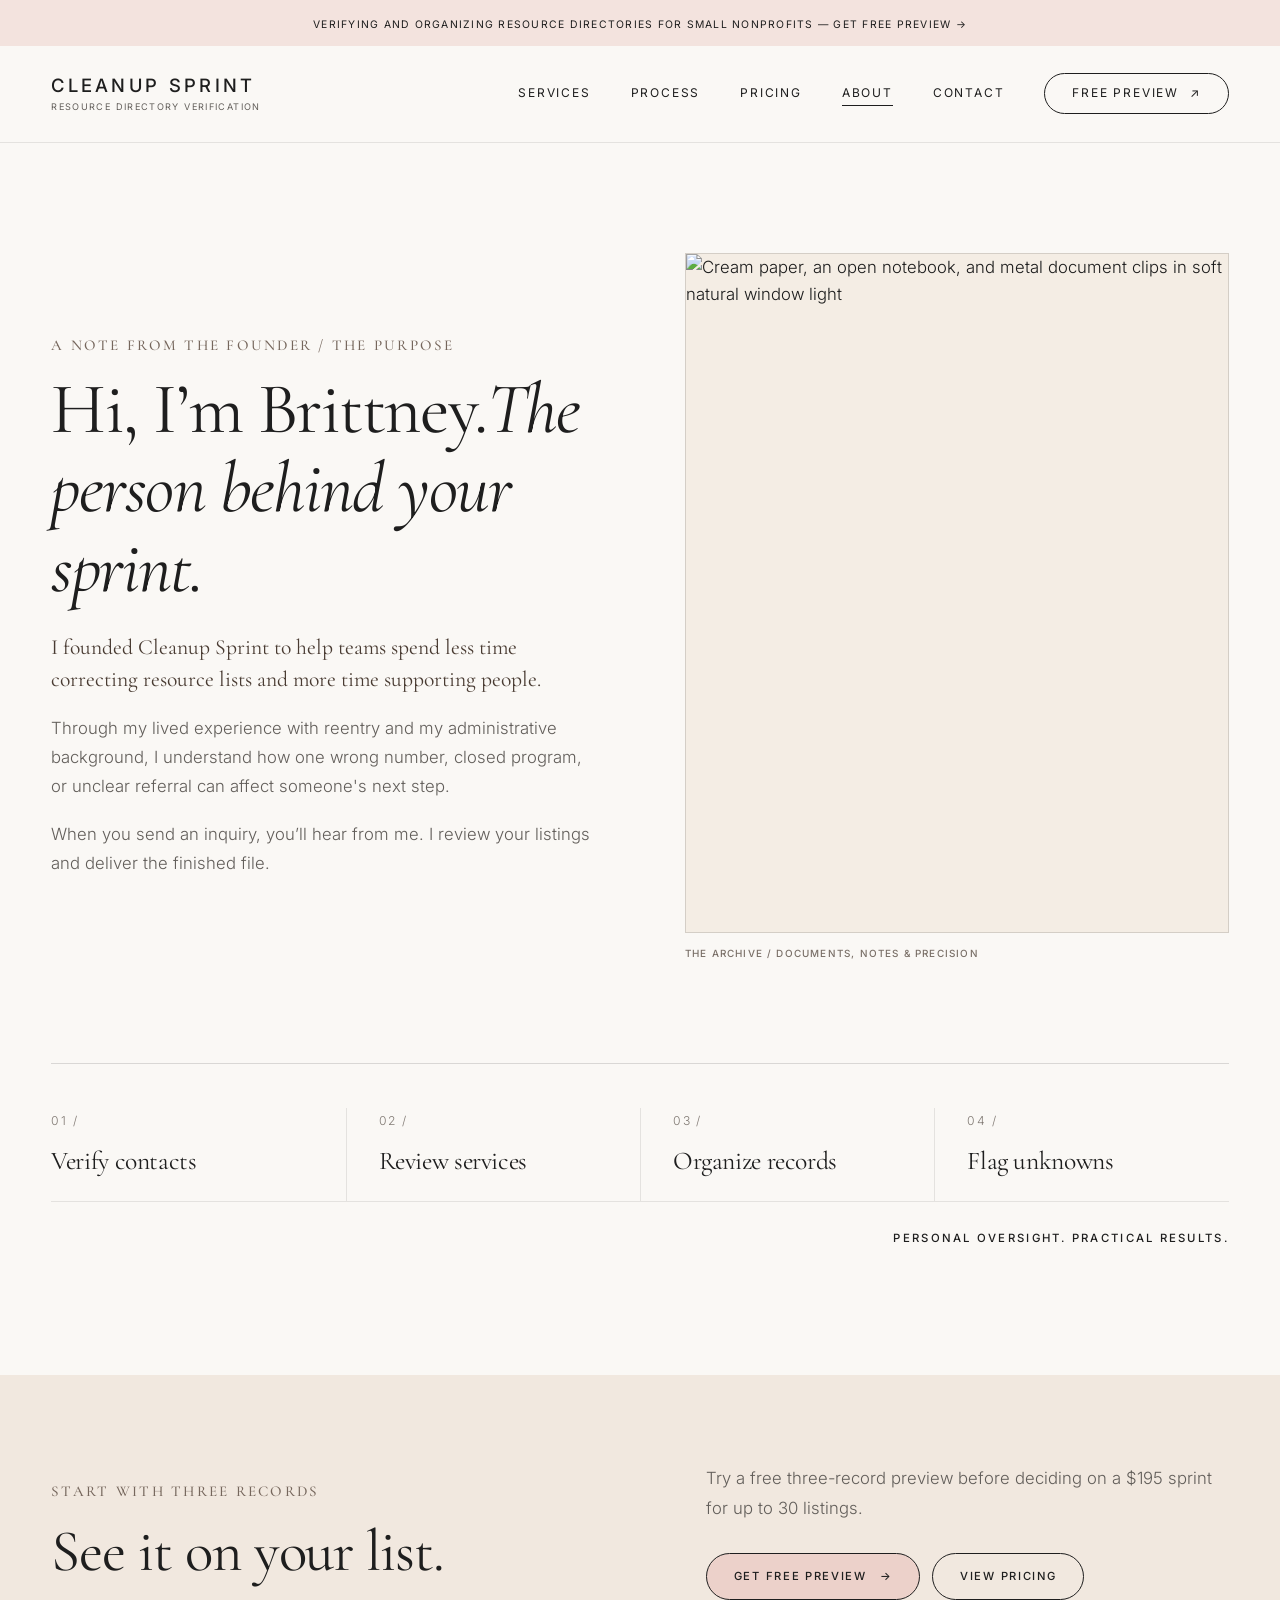
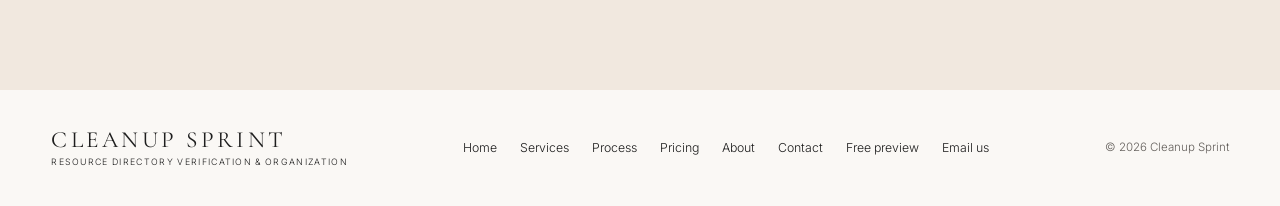
==== commit bbfc1da1: "Align founder heading lines with consistent spacing" ====
--- a/about.html
+++ b/about.html
@@ -9,7 +9,7 @@
   <link rel="preconnect" href="https://fonts.googleapis.com">
   <link rel="preconnect" href="https://fonts.gstatic.com" crossorigin>
   <link href="https://fonts.googleapis.com/css2?family=Cormorant+Garamond:wght@400;500;600&family=Inter:wght@300;400;500;600&display=swap" rel="stylesheet">
-  <link rel="stylesheet" href="style.css?v=20261112-heading-polish">
+  <link rel="stylesheet" href="style.css?v=20261112-about-lines">
 </head>
 <body>
 <a class="skip-link" href="#main">Skip to content</a>
@@ -37,7 +37,7 @@
 <main id="main"><section id="about" class="about wrap section-space archive-about" aria-labelledby="about-heading">
     <div class="about-copy">
       <span class="eyebrow">A NOTE FROM THE FOUNDER / THE PURPOSE</span>
-      <h1 id="about-heading">Hi, I’m Brittney.<br><em>The person behind your sprint.</em></h1>
+      <h1 id="about-heading"><span class="heading-line">Hi, I’m Brittney.</span><span class="heading-line"><em>The person behind your sprint.</em></span></h1>
       <p class="founder-lead">I founded Cleanup Sprint to help teams spend less time correcting resource lists and more time supporting people.</p>
       <p>Through my lived experience with reentry and my administrative background, I understand how one wrong number, closed program, or unclear referral can affect someone's next step.</p>
       <p>When you send an inquiry, you’ll hear from me. I review your listings and deliver the finished file.</p>
